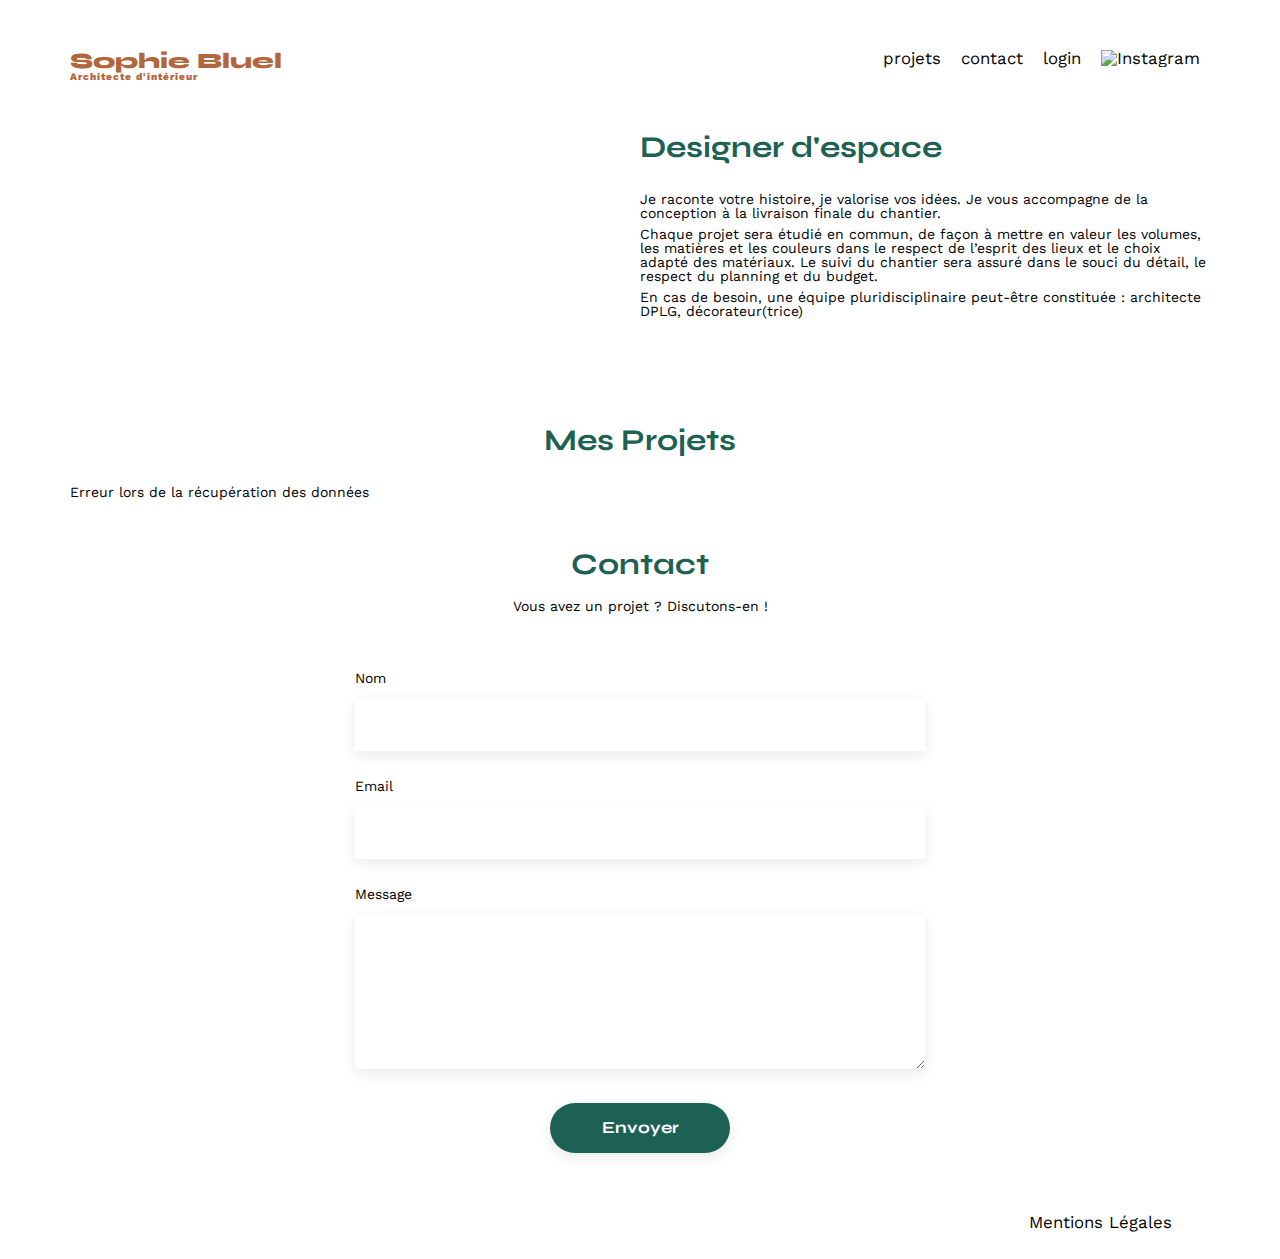
==== FrontEnd/index.html @ 60aa4698 "1.3 mise en place des boutons filtres" ====
<!DOCTYPE html>
<html lang="fr">
<head>
	<meta charset="UTF-8">
	<title>Sophie Bluel - Architecte d'intérieur</title>
	<meta name="viewport" content="width=device-width, initial-scale=1.0">
	<link rel="preconnect" href="https://fonts.googleapis.com">
	<link rel="preconnect" href="https://fonts.gstatic.com" crossorigin>
	<link href="https://fonts.googleapis.com/css2?family=Syne:wght@700;800&family=Work+Sans&display=swap" rel="stylesheet">
	<meta name="description" content="">
	<link rel="stylesheet" href="./assets/style.css">
	<script src="./main.js" defer></script>
</head>
<body>
<header>
	<h1>Sophie Bluel <span>Architecte d'intérieur</span></h1>
	<nav>
		<ul>
			<li>projets</li>
			<li>contact</li>
			<li>login</li>
			<li><img src="./assets/icons/instagram.png" alt="Instagram"></li>
		</ul>
	</nav>
</header>
<main>
	<section id="introduction">
		<figure>
			<img src="./assets/images/sophie-bluel.png" alt="">
		</figure>
		<article>
			<h2>Designer d'espace</h2>
			<p>Je raconte votre histoire, je valorise vos idées. Je vous accompagne de la conception à la livraison finale du chantier.</p>
			<p>Chaque projet sera étudié en commun, de façon à mettre en valeur les volumes, les matières et les couleurs dans le respect de l’esprit des lieux et le choix adapté des matériaux. Le suivi du chantier sera assuré dans le souci du détail, le respect du planning et du budget.</p>
			<p>En cas de besoin, une équipe pluridisciplinaire peut-être constituée : architecte DPLG, décorateur(trice)</p>
		</article>
	</section>

	<section id="categories">
		<div class="button-group">
		</div>
	</section>

	<section id="portfolio">
		<h2>Mes Projets</h2>
		<div class="gallery">
			<!-- <figure>
				<img src="assets/images/abajour-tahina.png" alt="Abajour Tahina">
				<figcaption>Abajour Tahina</figcaption>
			</figure>
			<figure>
				<img src="assets/images/appartement-paris-v.png" alt="Appartement Paris V">
				<figcaption>Appartement Paris V</figcaption>
			</figure>
			<figure>
				<img src="assets/images/restaurant-sushisen-londres.png" alt="Restaurant Sushisen - Londres">
				<figcaption>Restaurant Sushisen - Londres</figcaption>
			</figure>
			<figure>
				<img src="assets/images/la-balisiere.png" alt="Villa “La Balisiere” - Port Louis">
				<figcaption>Villa “La Balisiere” - Port Louis</figcaption>
			</figure>
			<figure>
				<img src="assets/images/structures-thermopolis.png" alt="Structures Thermopolis">
				<figcaption>Structures Thermopolis</figcaption>
			</figure>
			<figure>
				<img src="assets/images/appartement-paris-x.png" alt="Appartement Paris X">
				<figcaption>Appartement Paris X</figcaption>
			</figure>
			<figure>
				<img src="assets/images/le-coteau-cassis.png" alt="Pavillon “Le coteau” - Cassis">
				<figcaption>Pavillon “Le coteau” - Cassis</figcaption>
			</figure>
			<figure>
				<img src="assets/images/villa-ferneze.png" alt="Villa Ferneze - Isola d’Elba">
				<figcaption>Villa Ferneze - Isola d’Elba</figcaption>
			</figure>
			<figure>
				<img src="assets/images/appartement-paris-xviii.png" alt="Appartement Paris XVIII">
				<figcaption>Appartement Paris XVIII</figcaption>
			</figure>
			<figure>
				<img src="assets/images/bar-lullaby-paris.png" alt="Bar “Lullaby” - Paris">
				<figcaption>Bar “Lullaby” - Paris</figcaption>
			</figure>
			<figure>
				<img src="assets/images/hotel-first-arte-new-delhi.png" alt="Hotel First Arte - New Delhi">
				<figcaption>Hotel First Arte - New Delhi</figcaption>
			</figure> -->
		</div>
	</section>
	<section id="contact">
		<h2>Contact</h2>
		<p>Vous avez un projet ? Discutons-en !</p>
		<form action="#" method="post">
			<label for="name">Nom</label>
			<input type="text" name="name" id="name">
			<label for="email">Email</label>
			<input type="email" name="email" id="email">
			<label for="message">Message</label>
			<textarea name="message" id="message" cols="30" rows="10"></textarea>
			<input type="submit" value="Envoyer">
		</form>
	</section>
</main>

<footer>
	<nav>
		<ul>
			<li>Mentions Légales</li>
		</ul>
	</nav>
</footer>
</body>
</html>
---- FrontEnd/assets/style.css ----
/* http://meyerweb.com/eric/tools/css/reset/
   v2.0 | 20110126
   License: none (public domain)
*/

html, body, div, span, applet, object, iframe,
h1, h2, h3, h4, h5, h6, p, blockquote, pre,
a, abbr, acronym, address, big, cite, code,
del, dfn, em, img, ins, kbd, q, s, samp,
small, strike, strong, sub, sup, tt, var,
b, u, i, center,
dl, dt, dd, ol, ul, li,
fieldset, form, label, legend,
table, caption, tbody, tfoot, thead, tr, th, td,
article, aside, canvas, details, embed,
figure, figcaption, footer, header, hgroup,
menu, nav, output, ruby, section, summary,
time, mark, audio, video {
	margin: 0;
	padding: 0;
	border: 0;
	font-size: 100%;
	font: inherit;
	vertical-align: baseline;
}
/* HTML5 display-role reset for older browsers */
article, aside, details, figcaption, figure,
footer, header, hgroup, menu, nav, section {
	display: block;
}
body {
	line-height: 1;
}
ol, ul {
	list-style: none;
}
blockquote, q {
	quotes: none;
}
blockquote:before, blockquote:after,
q:before, q:after {
	content: '';
	content: none;
}
table {
	border-collapse: collapse;
	border-spacing: 0;
}
/** end reset css**/
body {
	max-width: 1140px;
	margin:auto;
	font-family: 'Work Sans' ;
	font-size: 14px;
}
header {
	display: flex;
	justify-content: space-between;
	margin: 50px 0
}
section {
	margin: 50px 0
}

h1{
	display: flex;
	flex-direction: column;
	font-family: 'Syne';
	font-size: 22px;
	font-weight: 800;
	color: #B1663C
}

h1 > span {
	font-family: 'Work Sans';
	font-size:10px;
	letter-spacing: 0.1em;
;
}

h2{
	font-family: 'Syne';
	font-weight: 700;
	font-size: 30px;
	color: #1D6154
}
nav ul {
	display: flex;
	align-items: center;
	list-style-type: none;

}
nav li {
	padding: 0 10px;
	font-size: 1.2em;
}

li:hover {
	color: #B1663C;
}
#introduction {
	display: flex;
	align-items: center;
}
#introduction figure {
	flex: 1
}
#introduction img {
	display: block;
	margin: auto;
	width: 80%;
}

#introduction article {
	flex: 1
}
#introduction h2 {
	margin-bottom: 1em;
}

#introduction p {
	margin-bottom: 0.5em;
}
#portfolio h2 {
	text-align: center;
	margin-bottom: 1em;
}

/******* style du selecteur de catégories ********/

#filter {
    display: flex;
    flex-direction: column;
    align-items: center;
    justify-content: center;
    margin: 30px 0;
}

.button-group {
    display: flex;
    justify-content: center;
    flex-wrap: wrap;
    gap: 10px; /* Espace entre les boutons */
}

.filter-btn {
    padding: 10px 15px;
    font-family: 'Syne', sans-serif;
    font-size: 1em;
	font-weight: 700;
    color: #1D6154;
	background-color: #FFFFFF;
    border: 1px solid #1D6154;
    border-radius: 60px;
    cursor: pointer;
}

.filter-btn:active {
	background-color: #1D6154;
	color: #FFFFFF;
}


/******* fin style du selecteur de catégories ********/

.gallery {
	width: 100%;
	display: grid;
	grid-template-columns: 1fr 1fr 1fr;
	grid-column-gap: 20px;
	grid-row-gap: 20px;
}

.gallery img {
	width: 100%;

}
#contact {
	width: 50%;
	margin: auto;
}
#contact > * {
	text-align: center;

}
#contact h2{
	margin-bottom: 20px;
}
#contact form {
	text-align: left;
	margin-top:30px;
	display: flex;
	flex-direction: column;
}

#contact input {
	height: 50px;
	font-size: 1.2em;
	border: none;
	box-shadow: 0px 4px 14px rgba(0, 0, 0, 0.09);
}
#contact label {
	margin: 2em 0 1em 0;
}
#contact textarea {
	border: none;
	box-shadow: 0px 4px 14px rgba(0, 0, 0, 0.09);
}

input[type="submit"]{
	font-family: 'Syne';
	font-weight: 700;
	color: white;
	background-color: #1D6154;
	margin : 2em auto ;
	width: 180px;
	text-align: center;
	border-radius: 60px ;
}

footer nav ul {
	display: flex;
	justify-content: flex-end;
	margin: 2em
}
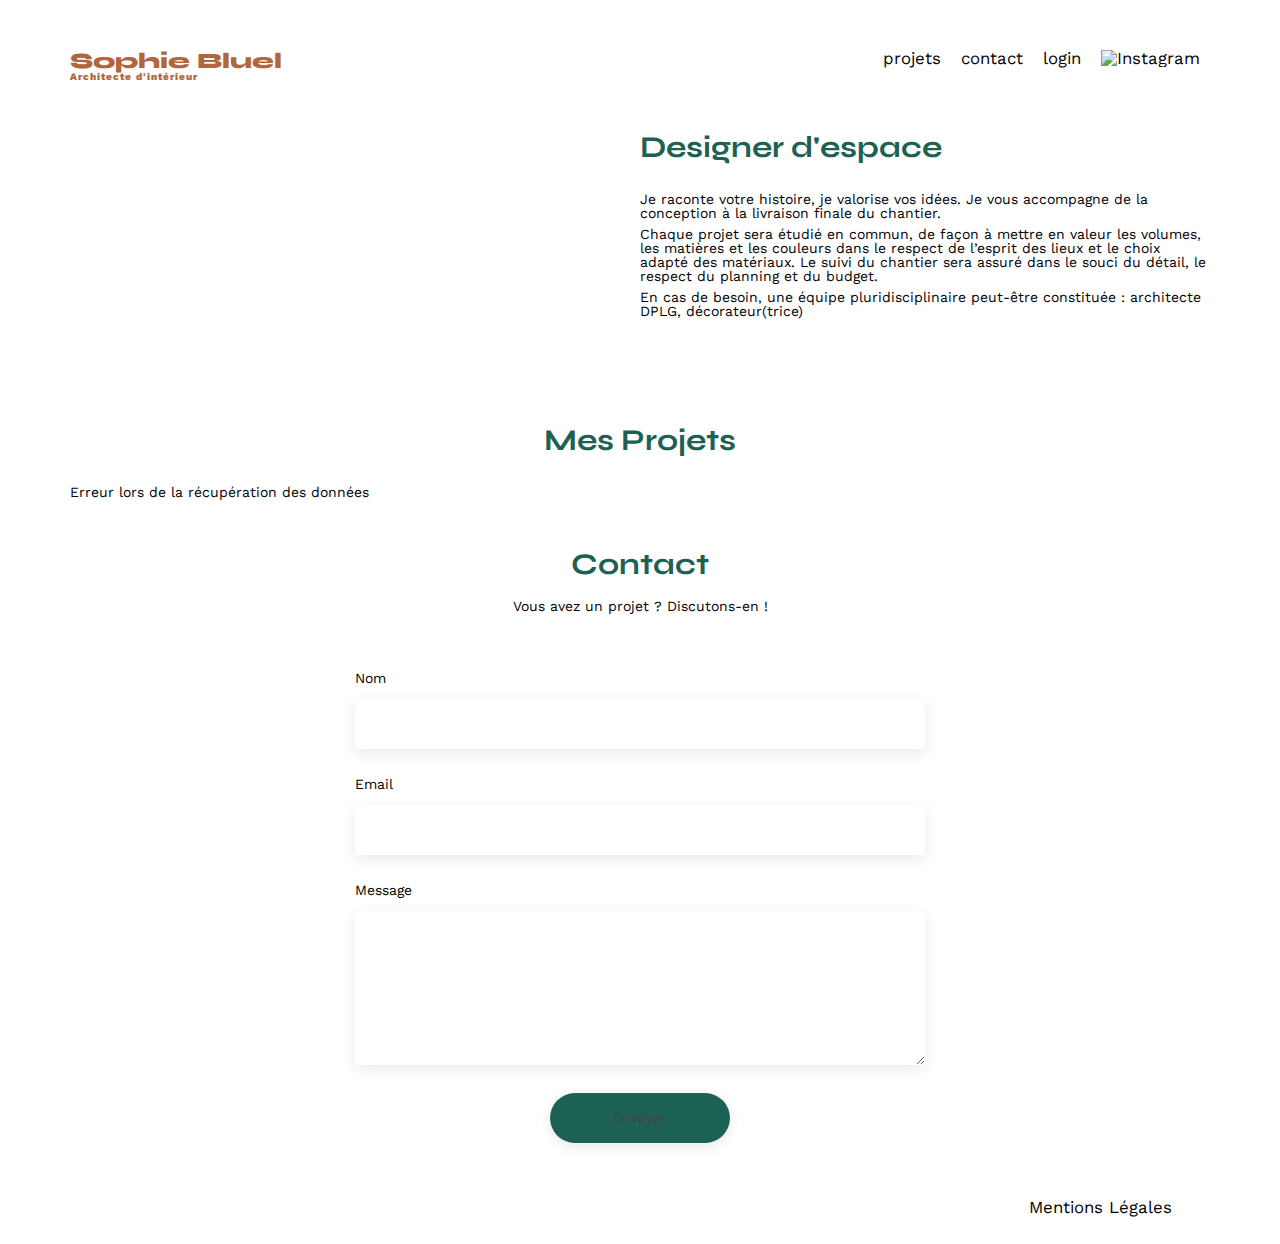
==== commit ccf5592d: "1.9 mise à jour container ajout photo" ====
--- a/FrontEnd/index.html
+++ b/FrontEnd/index.html
@@ -8,6 +8,9 @@
 	<link rel="preconnect" href="https://fonts.gstatic.com" crossorigin>
 	<link href="https://fonts.googleapis.com/css2?family=Syne:wght@700;800&family=Work+Sans&display=swap" rel="stylesheet">
 	<meta name="description" content="">
+	<link rel="stylesheet" href="https://cdnjs.cloudflare.com/ajax/libs/font-awesome/6.2.1/css/all.min.css"
+        integrity="sha512-MV7K8+y+gLIBoVD59lQIYicR65iaqukzvf/nwasF0nqhPay5w/9lJmVM2hMDcnK1OnMGCdVK+iQrJ7lzPJQd1w=="
+        crossorigin="anonymous" referrerpolicy="no-referrer" />
 	<link rel="stylesheet" href="./assets/style.css">
 	<script src="./main.js" defer></script>
 </head>
@@ -16,9 +19,10 @@
 	<h1>Sophie Bluel <span>Architecte d'intérieur</span></h1>
 	<nav>
 		<ul>
-			<li>projets</li>
+			<li class="lienProjets">projets</li>
 			<li>contact</li>
-			<li>login</li>
+			<li class="lienLogin">login</li>
+			<li class="lienLogout">logout</li>
 			<li><img src="./assets/icons/instagram.png" alt="Instagram"></li>
 		</ul>
 	</nav>
@@ -42,54 +46,15 @@
 	</section>
 
 	<section id="portfolio">
-		<h2>Mes Projets</h2>
+		<h2>Mes Projets 
+			<span class="modifier">
+				<i class="fa-regular fa-pen-to-square"></i>modifier
+			</span>
+		</h2>
 		<div class="gallery">
-			<!-- <figure>
-				<img src="assets/images/abajour-tahina.png" alt="Abajour Tahina">
-				<figcaption>Abajour Tahina</figcaption>
-			</figure>
-			<figure>
-				<img src="assets/images/appartement-paris-v.png" alt="Appartement Paris V">
-				<figcaption>Appartement Paris V</figcaption>
-			</figure>
-			<figure>
-				<img src="assets/images/restaurant-sushisen-londres.png" alt="Restaurant Sushisen - Londres">
-				<figcaption>Restaurant Sushisen - Londres</figcaption>
-			</figure>
-			<figure>
-				<img src="assets/images/la-balisiere.png" alt="Villa “La Balisiere” - Port Louis">
-				<figcaption>Villa “La Balisiere” - Port Louis</figcaption>
-			</figure>
-			<figure>
-				<img src="assets/images/structures-thermopolis.png" alt="Structures Thermopolis">
-				<figcaption>Structures Thermopolis</figcaption>
-			</figure>
-			<figure>
-				<img src="assets/images/appartement-paris-x.png" alt="Appartement Paris X">
-				<figcaption>Appartement Paris X</figcaption>
-			</figure>
-			<figure>
-				<img src="assets/images/le-coteau-cassis.png" alt="Pavillon “Le coteau” - Cassis">
-				<figcaption>Pavillon “Le coteau” - Cassis</figcaption>
-			</figure>
-			<figure>
-				<img src="assets/images/villa-ferneze.png" alt="Villa Ferneze - Isola d’Elba">
-				<figcaption>Villa Ferneze - Isola d’Elba</figcaption>
-			</figure>
-			<figure>
-				<img src="assets/images/appartement-paris-xviii.png" alt="Appartement Paris XVIII">
-				<figcaption>Appartement Paris XVIII</figcaption>
-			</figure>
-			<figure>
-				<img src="assets/images/bar-lullaby-paris.png" alt="Bar “Lullaby” - Paris">
-				<figcaption>Bar “Lullaby” - Paris</figcaption>
-			</figure>
-			<figure>
-				<img src="assets/images/hotel-first-arte-new-delhi.png" alt="Hotel First Arte - New Delhi">
-				<figcaption>Hotel First Arte - New Delhi</figcaption>
-			</figure> -->
 		</div>
 	</section>
+
 	<section id="contact">
 		<h2>Contact</h2>
 		<p>Vous avez un projet ? Discutons-en !</p>
@@ -103,6 +68,12 @@
 			<input type="submit" value="Envoyer">
 		</form>
 	</section>
+
+	<!-- fenetre modale -->
+	<div id="modal" class="modal">
+		<div class="modal-content"></div>
+	</div>
+
 </main>
 
 <footer>
--- a/FrontEnd/assets/style.css
+++ b/FrontEnd/assets/style.css
@@ -84,12 +84,28 @@
 	font-size: 30px;
 	color: #1D6154
 }
+
+h2 > span {
+	display: inline-block;
+	font-family: 'Work Sans';
+	font-size: 14px;
+	color: #000000;
+	font-weight: 400;
+	padding-left: 1em;
+}
+
+h2 > span i{
+	font-size: 1.2em;
+	color: #000;
+	padding-right: 0.4em;
+}
+
 nav ul {
 	display: flex;
 	align-items: center;
 	list-style-type: none;
-
-}
+}
+
 nav li {
 	padding: 0 10px;
 	font-size: 1.2em;
@@ -140,7 +156,7 @@
     display: flex;
     justify-content: center;
     flex-wrap: wrap;
-    gap: 10px; /* Espace entre les boutons */
+    gap: 10px; 
 }
 
 .filter-btn {
@@ -186,20 +202,26 @@
 #contact h2{
 	margin-bottom: 20px;
 }
-#contact form {
+#contact form, form {
 	text-align: left;
 	margin-top:30px;
 	display: flex;
 	flex-direction: column;
 }
 
-#contact input {
+#contact input, input, select.input {
 	height: 50px;
-	font-size: 1.2em;
+	font-size: 1em;
+	font-family: 'work sans';
+	font-weight: 400;
+	color: #444444;
 	border: none;
 	box-shadow: 0px 4px 14px rgba(0, 0, 0, 0.09);
-}
-#contact label {
+	outline: none;
+	padding: 0 1em;
+}
+
+#contact label, label {
 	margin: 2em 0 1em 0;
 }
 #contact textarea {
@@ -224,3 +246,171 @@
 	margin: 2em
 }
 
+/******* style page de connexion ********/
+
+
+#contact .password a{
+	font-family: 'Syne';
+	font-weight: 500;
+	font-size: 14px;
+	color: #3D3D3D;
+}
+
+
+/******* style de la fenêtre modale ********/
+
+.modal {
+    display: none; 
+    position: fixed; 
+    z-index: 1000; 
+    left: 0;
+    top: 0;
+    width: 100%; 
+    height: 100%; 
+    overflow: auto; 
+    background-color: rgba(0,0,0,0.6); 
+}
+
+.modal-content {
+	display: flex;
+	flex-direction: column;
+	justify-content: center;
+    background-color: #FFFFFF;
+    margin: 30px auto; 
+    padding: 20px;
+    width: 40%; 
+	border-radius: 10px;
+	border-color: none;
+    position: relative;
+}
+
+.modal-content > h2 {
+	font-family: 'work sans';
+	text-align: center;
+    color: #000000;
+    font-size: 26px;
+	margin-top: 30px;
+	font-weight: 400;
+}
+
+.close {
+	position: absolute;
+	right: 5px;
+	top: 20px;
+	width: 24px;
+	height: 24px;
+}
+
+.arrow-left {
+	position: absolute;
+	left: 20px;
+	top: 20px;
+	width: 24px;
+	height: 24px;
+}
+
+.close:hover,
+.close:focus {
+    cursor: pointer;
+}
+
+.arrow-left:hover,
+.arrow-left:focus {
+    cursor: pointer;
+}
+
+.separator {
+	text-align: center;
+    border-bottom: 1px solid #B3B3B3;
+	width: 80%;
+    margin: 20px auto 20px;
+}
+
+.add-photo {
+    background-color: #1D6154; 
+    color: white;
+    padding: 10px 20px;
+    border: none;
+    border-radius: 60px;
+    cursor: pointer;
+    display: block;
+    width: 200px;
+    margin: 10px auto 20px; 
+}
+
+/********* champ photo *********/
+
+.add-photo-content {
+	margin: 40px auto 20px;
+	width: 80%;
+}
+
+.container-add-photo {
+	display: flex;
+	flex-direction: column;
+	justify-content: center;
+	align-items: center;
+	text-align: center;
+	width: 100%;
+	height: 170px;
+	background-color: #E8F1F6;
+	border-radius: 3px;
+}
+
+.container-add-photo i {
+	font-size: 4em;
+	color: #B9C5CC;
+}
+
+.fa-regular .fa-image {
+	width: 100%;
+}
+
+.add-picture {
+	font-weight: 500;
+	color: #306685;
+	margin: 10px auto;
+	padding: 0.5em 2em;
+	font-size: 0.9em;
+	background-color: #CBD6DC;
+	border: none;
+	border-radius: 50px;
+	cursor: pointer;
+}
+
+.add-picture-info {
+	font-size: 0.6em;
+}
+
+/********* fin champ photo ****************/
+
+.modal-gallery {
+	margin: 40px auto 20px;
+	width: 80%;
+	display: grid;
+	grid-template-columns: 1fr 1fr 1fr 1fr 1fr;
+	grid-column-gap: 10px;
+	grid-row-gap: 10px;
+}
+
+.modal-gallery img {
+	width: 100%;
+}
+
+/********* fin style de la fenêtre modale ********/
+
+.modifier {
+	cursor: pointer;
+}
+
+.lienLogin {
+	cursor: pointer;
+}
+
+.lienLogout {
+	cursor: pointer;
+}
+
+.lienProjets {
+	cursor: pointer;
+}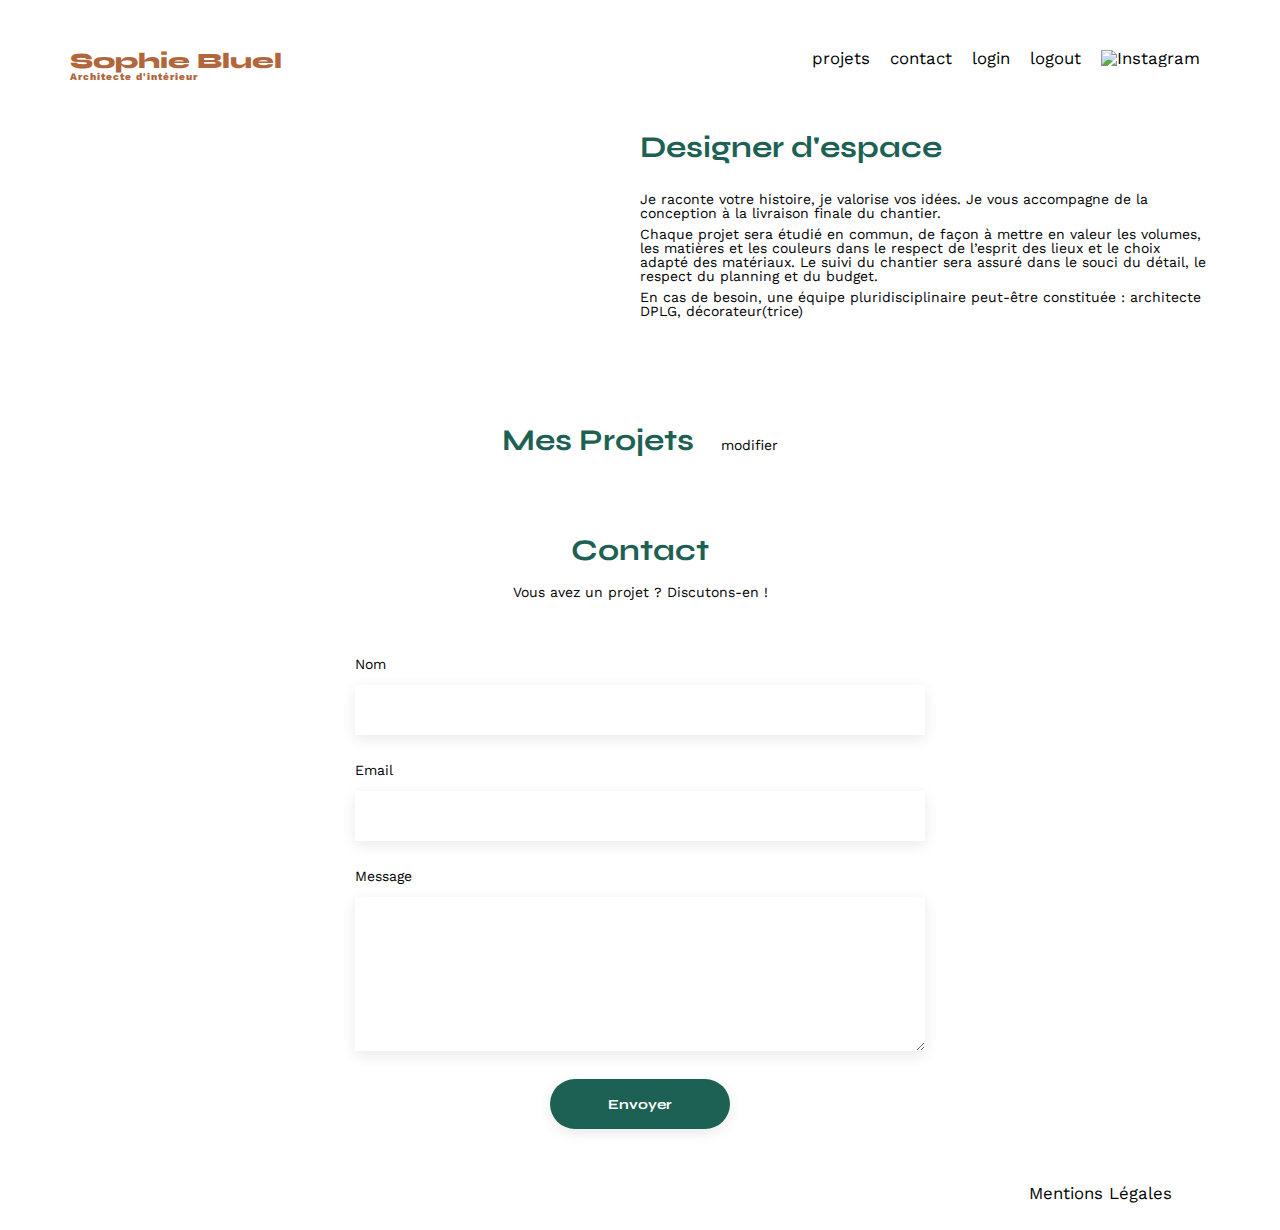
==== commit 0608e303: "2.0 restructuration : ajout du dossier libs et views" ====
--- a/FrontEnd/index.html
+++ b/FrontEnd/index.html
@@ -12,7 +12,7 @@
         integrity="sha512-MV7K8+y+gLIBoVD59lQIYicR65iaqukzvf/nwasF0nqhPay5w/9lJmVM2hMDcnK1OnMGCdVK+iQrJ7lzPJQd1w=="
         crossorigin="anonymous" referrerpolicy="no-referrer" />
 	<link rel="stylesheet" href="./assets/style.css">
-	<script src="./main.js" defer></script>
+	<script type="module" src="./main.js" defer></script>
 </head>
 <body>
 <header>
--- a/FrontEnd/assets/style.css
+++ b/FrontEnd/assets/style.css
@@ -209,7 +209,7 @@
 	flex-direction: column;
 }
 
-#contact input, input, select.input {
+#contact input, input, select {
 	height: 50px;
 	font-size: 1em;
 	font-family: 'work sans';
@@ -229,7 +229,7 @@
 	box-shadow: 0px 4px 14px rgba(0, 0, 0, 0.09);
 }
 
-input[type="submit"]{
+#contact input[type="submit"]{
 	font-family: 'Syne';
 	font-weight: 700;
 	color: white;
@@ -247,7 +247,6 @@
 }
 
 /******* style page de connexion ********/
-
 
 #contact .password a{
 	font-family: 'Syne';
